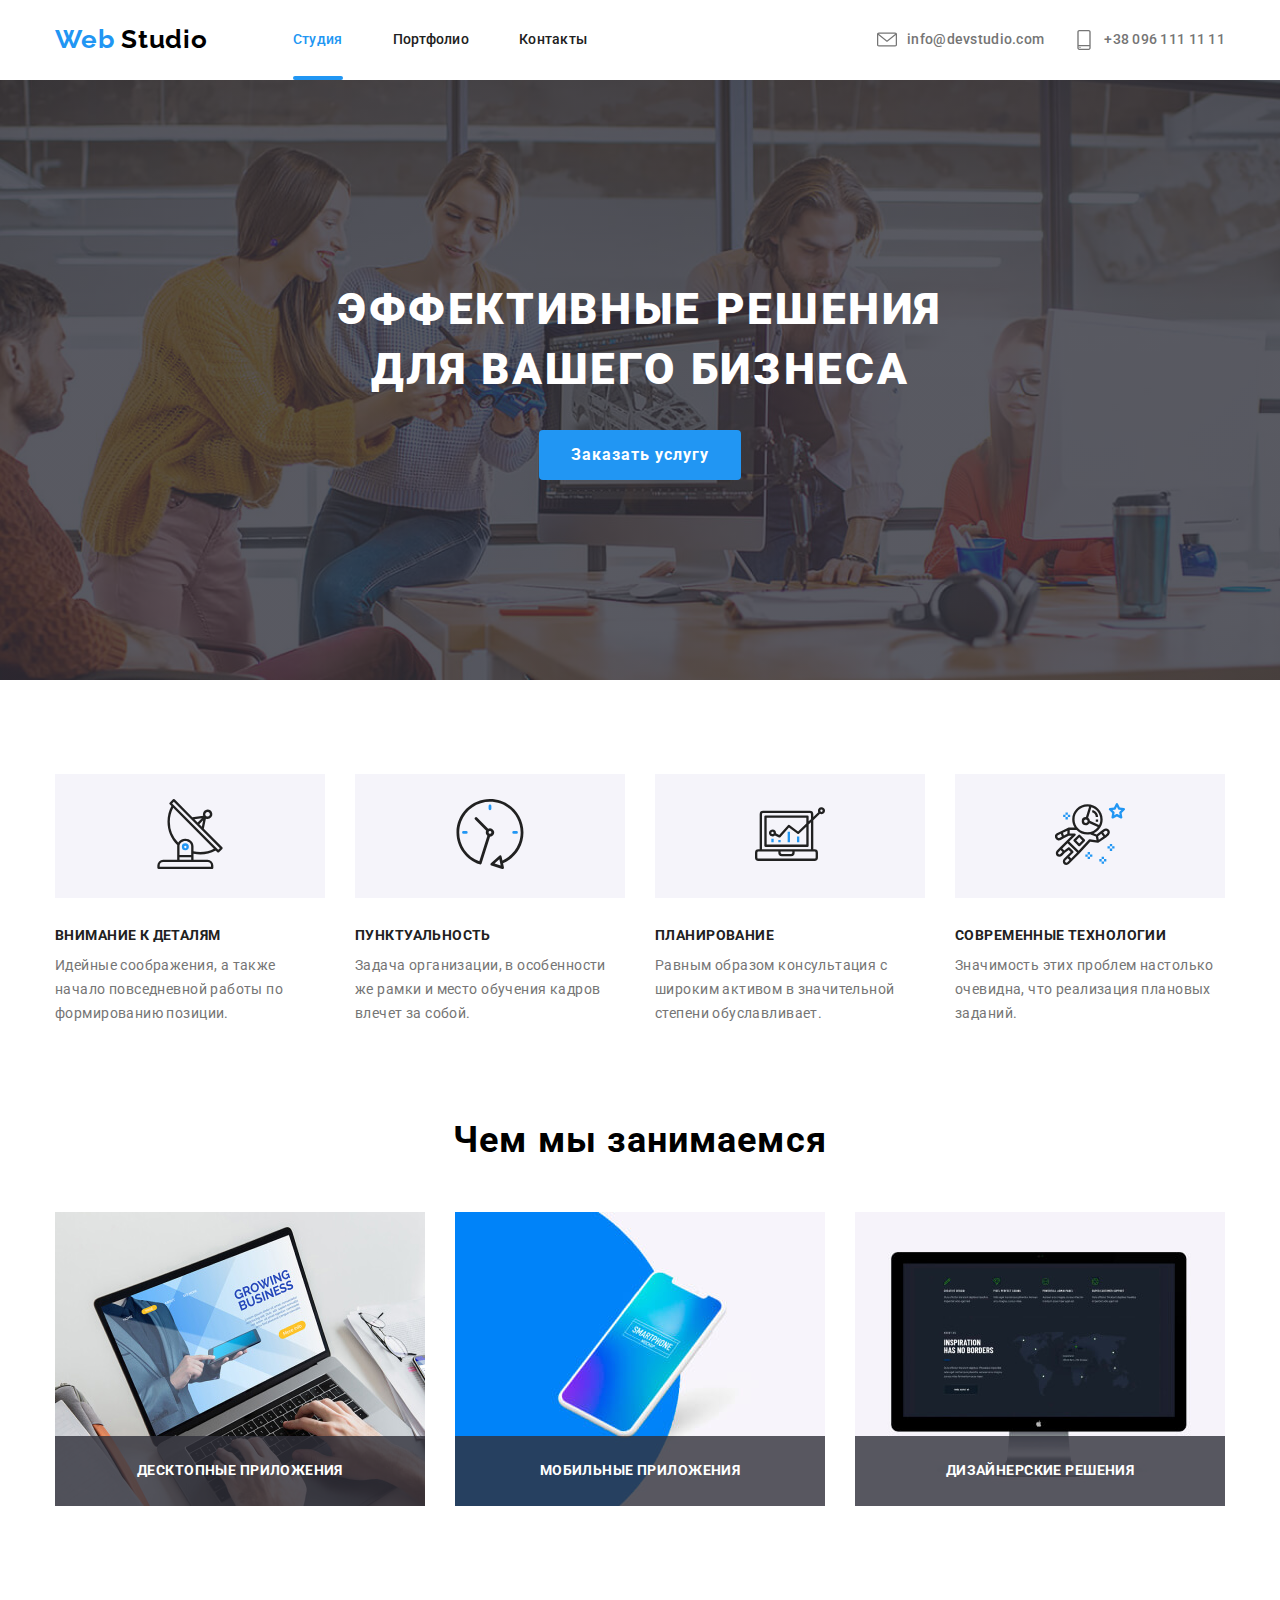
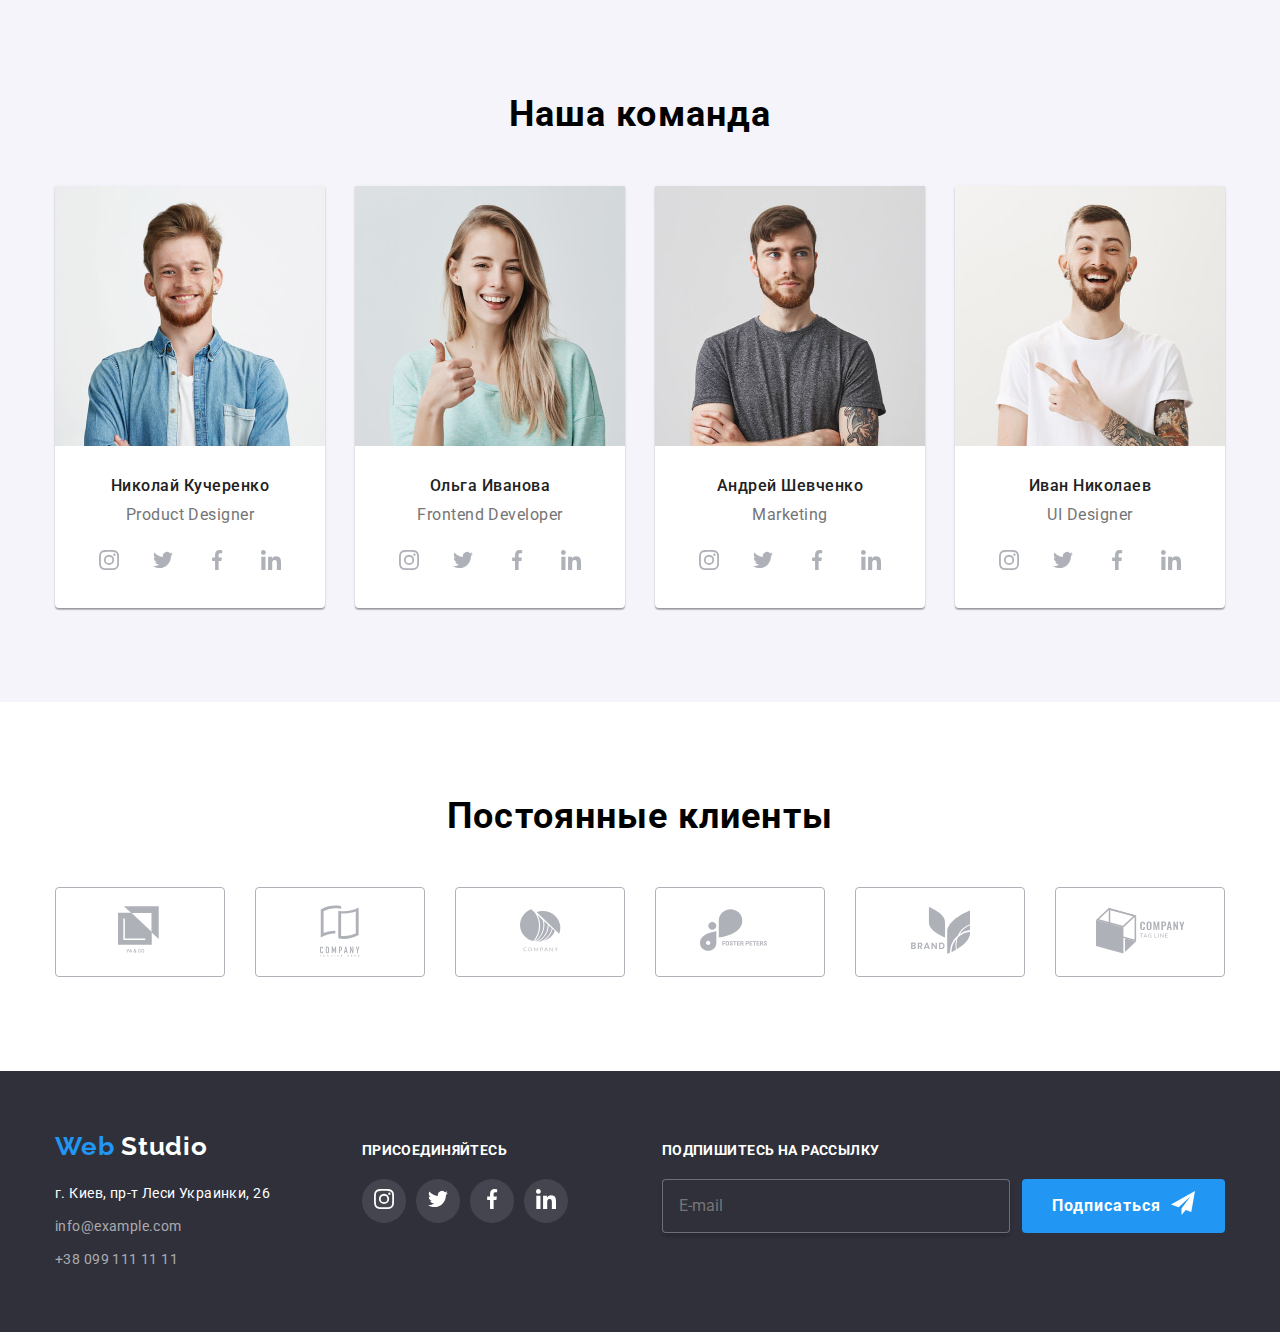
==== index.html @ 91396509 "init with previous hw" ====
<!DOCTYPE html>
<html lang="ru">
  <head>
    <meta charset="UTF-8" />
    <meta name="viewport" content="width=device-width, initial-scale=1.0" />
    <title>Веб-студия</title>
    <link
      href="https://fonts.googleapis.com/css2?family=Raleway:wght@700&family=Roboto:wght@400;500;700;900&display=swap"
      rel="stylesheet"
    />
    <link
      rel="stylesheet"
      href="https://cdnjs.cloudflare.com/ajax/libs/modern-normalize/0.7.0/modern-normalize.min.css"
    />
    <!-- <link rel="stylesheet" href="./css/normalize.css" /> -->
    <link rel="stylesheet" href="./css/main.min.css" />
  </head>
  <body>
    <!-- ANCHOR Шапка сайта -->
    <header class="page-header">
      <div class="container">
        <nav class="nav">
          <a class="logo" href="./index.html" lang="en"
            ><span class="begin">Web</span><span class="end"> Studio</span></a
          >
          <ul class="site list">
            <li class="item">
              <a class="link current" href="./index.html">Студия</a>
            </li>
            <li class="item">
              <a class="link" href="./portfolio.html">Портфолио</a>
            </li>
            <li class="item">
              <a class="link" href="#">Контакты</a>
            </li>
          </ul>
        </nav>
        <div class="contacts-list">
          <ul class="list">
            <li class="address-item">
              <address>
                <a class="link contacts" href="mailto:info@devstudio.com">
                  <svg class="address-icon">
                    <use href="./images/sprite.svg#envelope"></use>
                  </svg>
                  info@devstudio.com
                </a>
              </address>
            </li>
            <li class="address-item">
              <address>
                <a class="link contacts" href="tel:+380961111111">
                  <svg class="address-icon">
                    <use href="./images/sprite.svg#smartphone"></use>
                  </svg>
                  +38 096 111 11 11
                </a>
              </address>
            </li>
          </ul>
        </div>
      </div>
    </header>

    <main>
      <!-- ANCHOR Герой -->
      <section class="hero">
        <div class="container">
          <h1 class="hero-title">
            Эффективные решения<br />
            для вашего бизнеса
          </h1>
          <!-- ANCHOR action open-modal-window -->
          <div class="btn-order">
            <a data-modal-open type="button" class="btn">Заказать услугу</a>
            <!-- <button data-modal-open type="button" class="btn">
              Заказать услугу
            </button> -->
          </div>

          <!-- FIXME -->
          <!-- ANCHOR Модальное окно -->
          <div class="backdrop is-hidden" data-modal>
            <div class="contact-form-container">
              <form class="contact-form" autocomplete="off">
                <p class="title-form">
                  Оставьте свои данные, мы вам перезвоним
                </p>

                <div class="input-container">
                  <div class="field-form">
                    <input
                      class="input"
                      type="text"
                      name="name"
                      id="name"
                      required
                      minlength="2"
                      placeholder=" "
                    />
                    <svg class="icon-form">
                      <use href="./images/sprite-forms.svg#person"></use>
                    </svg>
                    <label class="placeholder-lbl" for="name">Имя</label>
                  </div>

                  <div class="field-form">
                    <input
                      class="input"
                      type="tel"
                      name="tel"
                      id="tel"
                      placeholder=" "
                      required
                    />

                    <svg class="icon-form">
                      <use href="./images/sprite-forms.svg#phone"></use>
                    </svg>
                    <label class="placeholder-lbl" for="tel">Телефон</label>
                  </div>

                  <div class="field-form">
                    <input
                      class="input"
                      type="email"
                      name="mail"
                      id="mail"
                      placeholder=" "
                      required
                    />
                    <svg class="icon-form">
                      <use href="./images/sprite-forms.svg#email"></use>
                    </svg>
                    <label class="placeholder-lbl" for="mail">Почта</label>
                  </div>

                  <div class="field-form comment">
                    <textarea
                      class="input txtarea"
                      name="comment"
                      id="comment"
                      rows="10"
                      placeholder=" "
                      autocomplete="off"
                    ></textarea>
                    <label class="placeholder-lbl" for="comment"
                      >Комментарий</label
                    >
                  </div>
                </div>

                <div class="field-form-check">
                  <input
                    class="checkbox"
                    type="checkbox"
                    name="policy"
                    id="policy"
                  />
                  <label class="policy-lbl" for="policy">
                    Соглашаюсь с рассылкой и принимаю
                    <a href="#">Условия договора</a>
                  </label>
                </div>

                <button class="submit btn" type="submit" href="#">
                  Отправить
                </button>
                <button data-modal-close class="close-btn">
                  <svg class="close-btn-svg" width="18" height="18">
                    <use href="./images/close-btn.svg#close"></use>
                  </svg>
                </button>
              </form>
            </div>
          </div>
        </div>
      </section>

      <!-- ANCHOR Особенности -->
      <section class="feature">
        <div class="container">
          <h2 hidden>Особеннности</h2>
          <ul class="list">
            <li class="item">
              <div class="container-icon">
                <svg width="70" height="70">
                  <use href="./images/sprite.svg#antenna"></use>
                </svg>
              </div>

              <h3 class="title">Внимание к деталям</h3>
              <p class="desc">
                Идейные соображения, а также начало повседневной работы по
                формированию позиции.
              </p>
            </li>
            <li class="item">
              <div class="container-icon">
                <svg width="70" height="70">
                  <use href="./images/sprite.svg#clock"></use>
                </svg>
              </div>

              <h3 class="title">Пунктуальность</h3>
              <p class="desc">
                Задача организации, в особенности же рамки и место обучения
                кадров влечет за собой.
              </p>
            </li>
            <li class="item">
              <div class="container-icon">
                <svg width="70" height="70">
                  <use href="./images/sprite.svg#diagram"></use>
                </svg>
              </div>

              <h3 class="title">Планирование</h3>
              <p class="desc">
                Равным образом консультация с широким активом в значительной
                степени обуславливает.
              </p>
            </li>
            <li class="item">
              <div class="container-icon">
                <svg width="70" height="70">
                  <use href="./images/sprite.svg#astronaut"></use>
                </svg>
              </div>

              <h3 class="title">Современные технологии</h3>
              <p class="desc">
                Значимость этих проблем настолько очевидна, что реализация
                плановых заданий.
              </p>
            </li>
          </ul>
        </div>
      </section>

      <!-- ANCHOR Чем мы занимаемся -->
      <section class="what-we-do section">
        <div class="container">
          <h2 class="title">Чем мы занимаемся</h2>
          <ul class="list">
            <li class="item">
              <a class="link" href="#">
                <div class="product">
                  <img
                    src="./images/projects/desctop.jpg"
                    alt="Человек работающий за портативным компьютером"
                  />
                  <h3 class="caption">Десктопные приложения</h3>
                </div>
              </a>
            </li>
            <li class="item">
              <a class="link" href="#">
                <div class="product">
                  <img src="./images/projects/mobile.jpg" alt="Смартфон" />
                  <h3 class="caption">Мобильные приложения</h3>
                </div>
              </a>
            </li>
            <li class="item">
              <a class="link" href="#">
                <div class="product">
                  <img
                    src="./images/projects/design.jpg"
                    alt="Монитор с изображением макета"
                  />
                  <h3 class="caption">Дизайнерские решения</h3>
                </div>
              </a>
            </li>
          </ul>
        </div>
      </section>

      <!-- ANCHOR Наша команда -->
      <section class="our-team section">
        <div class="container">
          <h2 class="title">Наша команда</h2>
          <ul class="list">
            <li class="item-member">
              <img
                class="photo"
                src="./images/team/kucherenko.jpg"
                alt="Фото участника команды"
                width="270"
                height="260"
              />
              <p class="name">Николай Кучеренко</p>
              <p class="occupation" lang="en">Product Designer</p>
              <ul class="networks list">
                <li class="item">
                  <a class="link" href="#">
                    <svg class="network-icon" width="20" height="20">
                      <use href="./images/sprite.svg#instagram"></use>
                    </svg>
                  </a>
                </li>
                <li class="item">
                  <a class="link" href="#">
                    <svg class="network-icon" width="20" height="20">
                      <use href="./images/sprite.svg#twitter"></use>
                    </svg>
                  </a>
                </li>
                <li class="item">
                  <a class="link" href="#">
                    <svg class="network-icon" width="20" height="20">
                      <use href="./images/sprite.svg#facebook"></use>
                    </svg>
                  </a>
                </li>
                <li class="item">
                  <a class="link" href="#">
                    <svg class="network-icon" width="20" height="20">
                      <use href="./images/sprite.svg#linkedin"></use>
                    </svg>
                  </a>
                </li>
              </ul>
            </li>
            <li class="item-member">
              <img
                class="photo"
                src="./images/team/ivanova.jpg"
                alt="Фото участника команды"
                width="270"
                height="260"
              />
              <p class="name">Ольга Иванова</p>
              <p class="occupation" lang="en">Frontend Developer</p>
              <ul class="networks list">
                <li class="item">
                  <a href="#">
                    <svg class="network-icon" width="20" height="20">
                      <use href="./images/sprite.svg#instagram"></use>
                    </svg>
                  </a>
                </li>
                <li class="item">
                  <a href="#">
                    <svg class="network-icon" width="20" height="20">
                      <use href="./images/sprite.svg#twitter"></use>
                    </svg>
                  </a>
                </li>
                <li class="item">
                  <a href="#">
                    <svg class="network-icon" width="20" height="20">
                      <use href="./images/sprite.svg#facebook"></use>
                    </svg>
                  </a>
                </li>
                <li class="item">
                  <a href="#">
                    <svg class="network-icon" width="20" height="20">
                      <use href="./images/sprite.svg#linkedin"></use>
                    </svg>
                  </a>
                </li>
              </ul>
            </li>
            <li class="item-member">
              <img
                class="photo"
                src="./images/team/shevchenko.jpg"
                alt="Фото участника команды"
                width="270"
                height="260"
              />
              <p class="name">Андрей Шевченко</p>
              <p class="occupation" lang="en">Marketing</p>
              <ul class="networks list">
                <li class="item">
                  <a href="#">
                    <svg class="network-icon" width="20" height="20">
                      <use href="./images/sprite.svg#instagram"></use>
                    </svg>
                  </a>
                </li>
                <li class="item">
                  <a href="#">
                    <svg class="network-icon" width="20" height="20">
                      <use href="./images/sprite.svg#twitter"></use>
                    </svg>
                  </a>
                </li>
                <li class="item">
                  <a href="#">
                    <svg class="network-icon" width="20" height="20">
                      <use href="./images/sprite.svg#facebook"></use>
                    </svg>
                  </a>
                </li>
                <li class="item">
                  <a href="#">
                    <svg class="network-icon" width="20" height="20">
                      <use href="./images/sprite.svg#linkedin"></use>
                    </svg>
                  </a>
                </li>
              </ul>
            </li>
            <li class="item-member">
              <img
                class="photo"
                src="./images/team/nikolaev.jpg"
                alt="Фото участника команды"
                width="270"
                height="260"
              />
              <p class="name">Иван Николаев</p>
              <p class="occupation" lang="en">UI Designer</p>
              <ul class="networks list">
                <li class="item">
                  <a href="#">
                    <svg class="network-icon" width="20" height="20">
                      <use href="./images/sprite.svg#instagram"></use>
                    </svg>
                  </a>
                </li>
                <li class="item">
                  <a href="#">
                    <svg class="network-icon" width="20" height="20">
                      <use href="./images/sprite.svg#twitter"></use>
                    </svg>
                  </a>
                </li>
                <li class="item">
                  <a href="#">
                    <svg class="network-icon" width="20" height="20">
                      <use href="./images/sprite.svg#facebook"></use>
                    </svg>
                  </a>
                </li>
                <li class="item">
                  <a href="#">
                    <svg class="network-icon" width="20" height="20">
                      <use href="./images/sprite.svg#linkedin"></use>
                    </svg>
                  </a>
                </li>
              </ul>
            </li>
          </ul>
        </div>
      </section>

      <!-- ANCHOR Постоянные клиенты -->
      <section class="customers section">
        <div class="container">
          <h2 class="title">Постоянные клиенты</h2>
          <ul class="list">
            <li class="item">
              <a class="link" href="#">
                <svg class="logo-icon" width="45" height="50">
                  <title>Лого клиента 1</title>
                  <use href="./images/sprite.svg#logo1"></use>
                </svg>
              </a>
            </li>
            <li class="item">
              <a class="link" href="#">
                <svg class="logo-icon" width="40" height="52">
                  <title>Лого клиента 2</title>
                  <use href="./images/sprite.svg#logo2"></use>
                </svg>
              </a>
            </li>
            <li class="item">
              <a class="link" href="#">
                <svg class="logo-icon" width="41" height="43">
                  <title>Лого клиента 3</title>
                  <use href="./images/sprite.svg#logo3"></use>
                </svg>
              </a>
            </li>
            <li class="item">
              <a class="link" href="#">
                <svg class="logo-icon" width="80" height="43">
                  <title>Лого клиента 4</title>
                  <use href="./images/sprite.svg#logo4"></use>
                </svg>
              </a>
            </li>
            <li class="item">
              <a class="link" href="#">
                <svg class="logo-icon" width="59" height="47">
                  <title>Лого клиента 5</title>
                  <use href="./images/sprite.svg#logo5"></use>
                </svg>
              </a>
            </li>
            <li class="item">
              <a class="link" href="#">
                <svg class="logo-icon" width="89" height="46">
                  <title>Лого клиента 6</title>
                  <use href="./images/sprite.svg#logo6"></use>
                </svg>
              </a>
            </li>
          </ul>
        </div>
      </section>
    </main>

    <!-- ANCHOR Футер -->
    <footer class="page-footer">
      <div class="container">
        <div class="address-container">
          <a class="logo" href="./index.html" lang="en">
            <span class="begin">Web</span>
            <span class="end-light"> Studio</span>
          </a>
          <address>
            <p>
              <a
                class="address"
                href="https://www.google.com/maps/place/%D0%B1%D1%83%D0%BB.+%D0%9B%D0%B5%D1%81%D0%B8+%D0%A3%D0%BA%D1%80%D0%B0%D0%B8%D0%BD%D0%BA%D0%B8,+26,+%D0%9A%D0%B8%D0%B5%D0%B2,+02000/@50.4265807,30.5361971,17z/data=!3m1!4b1!4m5!3m4!1s0x40d4cf0e033ecbe9:0x57a4dffefec77da0!8m2!3d50.4265807!4d30.5383858"
              >
                г. Киев, пр-т Леси Украинки, 26 </a
              ><br />
              <a class="e-mail" href="mailto:info@devstudio.com"
                >info@example.com </a
              ><br />
              <a class="phone" href="tel:+380961111111">+38 099 111 11 11</a>
            </p>
          </address>
        </div>
        <div class="connect-container">
          <p class="connect">присоединяйтесь</p>
          <ul class="networks list">
            <li class="item">
              <a href="#">
                <svg class="network-icon" width="20" height="20">
                  <use href="./images/sprite.svg#instagram"></use>
                </svg>
              </a>
            </li>
            <li class="item">
              <a href="#">
                <svg class="network-icon" width="20" height="20">
                  <use href="./images/sprite.svg#twitter"></use>
                </svg>
              </a>
            </li>
            <li class="item">
              <a href="#">
                <svg class="network-icon" width="20" height="20">
                  <use href="./images/sprite.svg#facebook"></use>
                </svg>
              </a>
            </li>
            <li class="item">
              <a href="#">
                <svg class="network-icon" width="20" height="20">
                  <use href="./images/sprite.svg#linkedin"></use>
                </svg>
              </a>
            </li>
          </ul>
        </div>
        <div class="describe-container">
          <p class="describe">Подпишитесь на рассылку</p>
          <div class="form-container">
            <form class="form" action="#">
              <input
                class="email"
                type="email"
                name="email"
                placeholder="E-mail"
              />
              <button class="btn">
                <span class="text">Подписаться</span>
                <svg class="icon-send" width="24" height="24">
                  <use href="./images/sprite.svg#icon-send"></use>
                </svg>
              </button>
            </form>
          </div>
        </div>
      </div>
    </footer>
    <script src="./js/modal.js"></script>

    <script>
      (() => {
        document
          .querySelector('.contact-form')
          .addEventListener('submit', e => {
            e.preventDefault();

            new FormData(e.currentTarget).forEach((value, name) =>
              console.log(`${name}: ${value}`),
            );

            e.currentTarget.reset();
          });
      })();
    </script>
  </body>
</html>
---- css/main.min.css ----
html{box-sizing:border-box}*,*::before,*::after{box-sizing:inherit;margin:0;padding:0}body{background-color:#ffffff;font-family:"Roboto",sans-serif}img{display:block;max-width:100%;height:auto}address{font-style:normal}.list{list-style:none;display:flex}.link{display:block;text-decoration:none}.logo{display:inline-block;margin-right:85px;font-family:"Raleway",sans-serif;font-weight:700;font-size:26px;line-height:1.19;letter-spacing:0.03em;text-decoration:none}.logo .begin{color:#2196f3}.logo .end{color:#000000}.logo .end-light{color:#ffffff}.btn{cursor:pointer;padding:10px 32px;border-radius:4px;min-width:200px;outline:none;color:#fff;background-color:#2196f3;font-weight:700;font-size:16px;line-height:1.87;text-align:center;letter-spacing:0.06em;text-decoration:none}.page-header .container{width:1200px;height:80px;margin-left:auto;margin-right:auto;padding-left:15px;padding-right:15px;padding-top:24px;padding-bottom:25px;display:flex;justify-content:space-between}.nav{display:flex;align-items:center}.nav .item .current::after{content:'';width:auto;height:4px;border-radius:2px;display:block;margin-top:28px;background-color:#2196f3}.site .link{padding-top:32px;padding-bottom:32px}.site .item:not(:last-child){margin-right:50px}.contacts-list{display:flex;justify-content:space-between;align-items:center}.address-icon{width:30px;height:30px;padding-right:10px;fill:#757575}.address-item:not(:last-child){margin-right:30px}.link.current{padding-bottom:0px}.link.contacts{padding-top:32px;padding-bottom:32px;display:flex;align-items:center}.link,.contacts{font-weight:500;font-size:14px;letter-spacing:0.02em;color:#212121;transition:color 250ms cubic-bezier(0.4, 0, 0.2, 1)}.nav .link:hover,.nav .link:focus,.nav .link.current{color:#2196f3}.contacts{color:#757575}.contacts:hover,.contacts:focus{color:#2196f3}.contacts:hover .address-icon,.contacts:focus .address-icon{fill:#2196f3;transition:fill 250ms cubic-bezier(0.4, 0, 0.2, 1)}.hero{height:600px;margin-top:0;margin-bottom:0;display:flex;flex-direction:column;justify-content:center;background-image:linear-gradient(rgba(47,48,58,0.8), rgba(47,48,58,0.8)),url(../images/background/header.jpg);background-repeat:no-repeat;background-position:center}.hero-title{margin-top:0;margin-bottom:30px;color:#ffffff;font-weight:900;font-size:44px;line-height:1.36;text-align:center;letter-spacing:0.06em;text-transform:uppercase}.btn-order{display:flex;justify-content:center}.section{padding:94px 0px}.feature{padding-top:94px}.feature .item{width:270px;background-color:white}.feature .item:not(:last-child){margin-right:30px}.feature .container-icon{margin-bottom:30px;padding:25px 100px;background-color:#f5f4fa}.feature .title{margin-bottom:10px;font-weight:700;font-size:14px;line-height:1.14;letter-spacing:0.03em;text-transform:uppercase;color:#212121}.feature .desc{color:#757575;font-size:14px;line-height:1.71;letter-spacing:0.03em}.feature .list,.section .list{display:flex;justify-content:center}.what-we-do .title,.our-team .title,.customers .title{margin-bottom:50px;font-weight:700;font-size:36px;line-height:1.16;text-align:center;letter-spacing:0.03em}.what-we-do .caption{padding:27px;color:#ffffff;background-color:rgba(47,48,58,0.8)}.what-we-do .item:not(:last-child){margin-right:30px}.what-we-do .product{position:relative}.caption{position:absolute;bottom:0px;left:0px;width:100%;font-weight:700;font-size:14px;line-height:1.14;text-align:center;letter-spacing:0.03em;text-transform:uppercase}.networks>.item:not(:last-child){margin-right:10px}.networks>.item{display:flex;justify-content:center;align-items:center;width:44px;height:44px;border-radius:50%;cursor:pointer}.networks>.item:hover .network-icon,.networks .link:focus .network-icon{fill:#fff}.networks>.item:hover,.networks .link:focus{background-color:#2196f3}.networks>.item{transition:fill 250ms cubic-bezier(0.4, 0, 0.2, 1),background-color 250ms cubic-bezier(0.4, 0, 0.2, 1)}.our-team{background-color:#f5f4fa}.our-team .item-member{padding-bottom:24px;box-shadow:0px 2px 1px rgba(0,0,0,0.2),0px 1px 1px rgba(0,0,0,0.14),0px 1px 3px rgba(0,0,0,0.12);border-radius:0px 0px 4px 4px;background-color:#ffffff}.our-team .item-member:not(:last-child){margin-right:30px}.item-member>.photo{margin-bottom:30px}.item-member>.name{margin-bottom:10px}.item-member>.occupation{margin-bottom:16px}.our-team .network-icon{fill:#afb1b8;transition:fill 250ms cubic-bezier(0.4, 0, 0.2, 1)}.name,.list-all .project-name{color:#212121}.name{font-weight:500;font-size:16px;line-height:1.19;text-align:center;letter-spacing:0.03em}.list-all .project-name{font-weight:700;font-size:18px;line-height:2;letter-spacing:0.06em}.occupation,.list-all .project-type{color:#757575;font-size:16px;line-height:1.19;letter-spacing:0.03em}.occupation{text-align:center}.list-all .project-type{line-height:1.88}.customers .item{width:170px;height:90px;display:flex;justify-content:center;align-items:center;border:1px solid #afb1b8;border-radius:4px;transition:border-color 250ms cubic-bezier(0.4, 0, 0.2, 1)}.customers .item:not(:last-child){margin-right:30px}.customers .item:hover,.customers .item:focus{cursor:pointer;border-color:#2196f3}.customers .item:hover .logo-icon,.customers .item:focus .logo-icon{fill:#2196f3}.customers .item .logo-icon{fill:#afb1b8;transition:fill 250ms cubic-bezier(0.4, 0, 0.2, 1)}.page-footer{background-color:#2f303a}.page-footer .container{width:1200px;margin-left:auto;margin-right:auto;padding-right:15px;padding-left:15px;display:flex}.page-footer .address-container{margin-top:60px;margin-right:69px;margin-bottom:60px}.page-footer .connect-container{margin-top:72px;margin-right:94px;margin-bottom:100px}.page-footer .describe-container{margin-top:72px;margin-bottom:94px;flex-grow:1}.page-footer .logo{margin-bottom:20px}.page-footer .address,.page-footer .e-mail{display:inline-block;margin-bottom:9px}.page-footer .connect,.page-footer .describe{margin-bottom:20px}.page-footer .form{display:flex}footer .address{color:#ffffff}footer .e-mail,footer .phone{color:rgba(255,255,255,0.6)}footer .address,footer .e-mail,footer .phone{font-size:14px;line-height:1.71;letter-spacing:0.03em;text-decoration:none}.connect,.describe{font-weight:700;font-size:14px;line-height:1.14;letter-spacing:0.03em;text-transform:uppercase;color:#ffffff}.page-footer .networks>.item{background-color:rgba(255,255,255,0.1)}.page-footer .network-icon{fill:#fff}.networks>.item:hover,.networks>.item:focus{background-color:#2196f3}.email{padding-left:16px;display:inline-block;flex-grow:1;border:1px solid rgba(255,255,255,0.3);box-shadow:0px 4px 4px rgba(0,0,0,0.15);border-radius:4px;background-color:#2f303a}.form .email{margin-right:12px}.page-footer .btn{padding-left:28px;padding-right:28px;border-radius:4px;border-color:transparent;display:flex;align-content:center}.page-footer .btn>.text{margin-right:10px}.btn .icon-send{fill:#fff}.page-header.portfolio-nav .container{border-bottom:1px solid #ececec}.portfolio{padding:94px 0px;display:flex;flex-direction:column;align-items:center}.filter-nav{margin-bottom:50px;display:flex;justify-content:center}.filter-nav .item.item:not(:last-child){margin-right:8px}.filter-btn{cursor:pointer;display:inline-block;padding:6px 22px;border:1px solid transparent;border-radius:4px;font-weight:500;font-size:16px;line-height:1.62;text-align:center;letter-spacing:0.03em;color:#212121;background-color:#f5f4fa}.filter-nav .filter-btn:hover,.filter-nav .filter-btn:focus,.filter-nav .filter-btn:active,.filter-btn.current{color:#fff;background-color:#2196f3;box-shadow:0px 2px 2px rgba(0,0,0,0.12),0px 1px 2px rgba(0,0,0,0.08),0px 3px 1px rgba(0,0,0,0.1)}.filter-nav .filter-btn{transition:color 250ms cubic-bezier(0.4, 0, 0.2, 1),background-color 250ms cubic-bezier(0.4, 0, 0.2, 1),box-shadow 250ms cubic-bezier(0.4, 0, 0.2, 1)}.all-container{width:1200px;padding-left:15px;padding-right:15px}.portfolio .list-all{display:flex;flex-wrap:wrap}.portfolio .list-all .item{outline:1px solid #eee}.list-all .item:nth-child(3n+1),.list-all .item:nth-child(3n+2){margin-right:30px}.list-all .item:nth-last-child(n+4){margin-bottom:30px}.list-all .item:hover,.list-all .item:focus{cursor:pointer;box-shadow:1px 4px 6px rgba(0,0,0,0.16),0px 4px 4px rgba(0,0,0,0.06),0px 1px 1px rgba(0,0,0,0.12)}.list-all .item{transition:box-shadow 250ms cubic-bezier(0.4, 0, 0.2, 1)}.description-container{padding:20px 24px}.project-name{margin-bottom:4px}.list-all .img-container{position:relative;width:370px;height:294px;overflow:hidden}.list-all .details{position:absolute;top:0px;left:0px;padding:63px 24px;width:100%;height:100%;font-family:"Roboto",sans-serif;font-weight:400;font-size:18px;line-height:1.56;letter-spacing:0.03em;color:#fff;background-color:rgba(33,150,243,0.9);transform:translateY(294px);transition:transform 250ms cubic-bezier(0.4, 0, 0.2, 1)}.list-all .item:hover .details{transform:translateY(0px)}.title-form{margin:40px auto 30px;font-family:"Roboto",sans-serif;font-style:normal;font-weight:bold;font-size:20px;line-height:1.15;text-align:center;letter-spacing:0.03em;color:#212121}.backdrop.is-hidden{opacity:0;visibility:hidden;pointer-events:none}.backdrop{position:fixed;top:0;left:0;z-index:100;visibility:visible;opacity:1;width:100%;height:100%;background:rgba(0,0,0,0.2);transition:opacity 250ms cubic-bezier(0.4, 0, 0.2, 1),visibility 250ms cubic-bezier(0.4, 0, 0.2, 1)}.contact-form-container{position:relative;width:100%;height:100%;background:rgba(0,0,0,0.2)}.contact-form{position:absolute;position:fixed;display:flex;flex-direction:column;align-items:center;width:528px;min-height:581px;top:50%;left:50%;transform:translate(-50%, -50%);background:#ffffff;box-shadow:0px 1px 3px rgba(0,0,0,0.12),0px 1px 1px rgba(0,0,0,0.14),0px 2px 1px rgba(0,0,0,0.2);border-radius:4px}.input-container{width:448px;height:324px;margin-bottom:20px}.field-form{position:relative}.field-form:not(:last-child){margin-bottom:28px}.input{width:100%;height:40px;cursor:pointer;font-family:inherit;border:1px solid rgba(33,33,33,0.2);border-radius:4px}.placeholder-lbl{position:absolute;top:12px;left:42px;color:#757575;cursor:pointer}.comment .input{height:120px}.comment .placeholder-lbl{left:16px}.icon-form{position:absolute;top:11px;left:16px;width:18px;height:18px}.field-form:focus-within .icon-form{fill:#2196f3;transition:fill 250ms cubic-bezier(0.4, 0, 0.2, 1)}.input:focus-within ~ .placeholder-lbl,.input:not(:placeholder-shown) ~ .placeholder-lbl{transform:translate(-25px, -30px);font-size:12px;line-height:1.16;letter-spacing:0.01em;color:#2196f3;transition:transform 250ms cubic-bezier(0.4, 0, 0.2, 1),color 250ms cubic-bezier(0.4, 0, 0.2, 1)}.input{padding-left:42px}.txtarea{padding:16px 12px;resize:none}.comment .txtarea:focus-within ~ .placeholder-lbl,.comment .txtarea:not(:placeholder-shown) ~ .placeholder-lbl{transform:translateY(-30px);transition:transform 250ms cubic-bezier(0.4, 0, 0.2, 1)}.field-form-check{margin-bottom:30px}.checkbox{-webkit-appearance:none;-moz-appearance:none;appearance:none}.policy-lbl::before{content:'';display:inline-block;width:16px;height:15px;background-image:url("../images/icon-empty.svg");background-repeat:no-repeat;transition:background-image 250ms cubic-bezier(0.4, 0, 0.2, 1)}.checkbox:checked ~ .policy-lbl::before{width:16px;height:15px;background-image:url("../images/icon-check.svg");background-repeat:no-repeat;transition:background-image 250ms cubic-bezier(0.4, 0, 0.2, 1)}.checkbox:not(checked) ~ .policy-lbl::before{transition:background-image 250ms cubic-bezier(0.4, 0, 0.2, 1)}.contact-form-container{position:relative}.submit.btn{border:transparent;box-shadow:0px 4px 4px rgba(0,0,0,0.15)}.close-btn{position:absolute;top:8px;right:8px;display:flex;justify-content:center;align-items:center;width:30px;height:30px;border-radius:50%;background-color:transparent;cursor:pointer;border:1px solid rgba(0,0,0,0.1)}.close-btn:hover .close-btn-svg,.close-btn:focus .close-btn-svg{fill:#2196f3}.close-btn-svg{transition:fill 250ms cubic-bezier(0.4, 0, 0.2, 1)}
/*# sourceMappingURL=main.min.css.map */
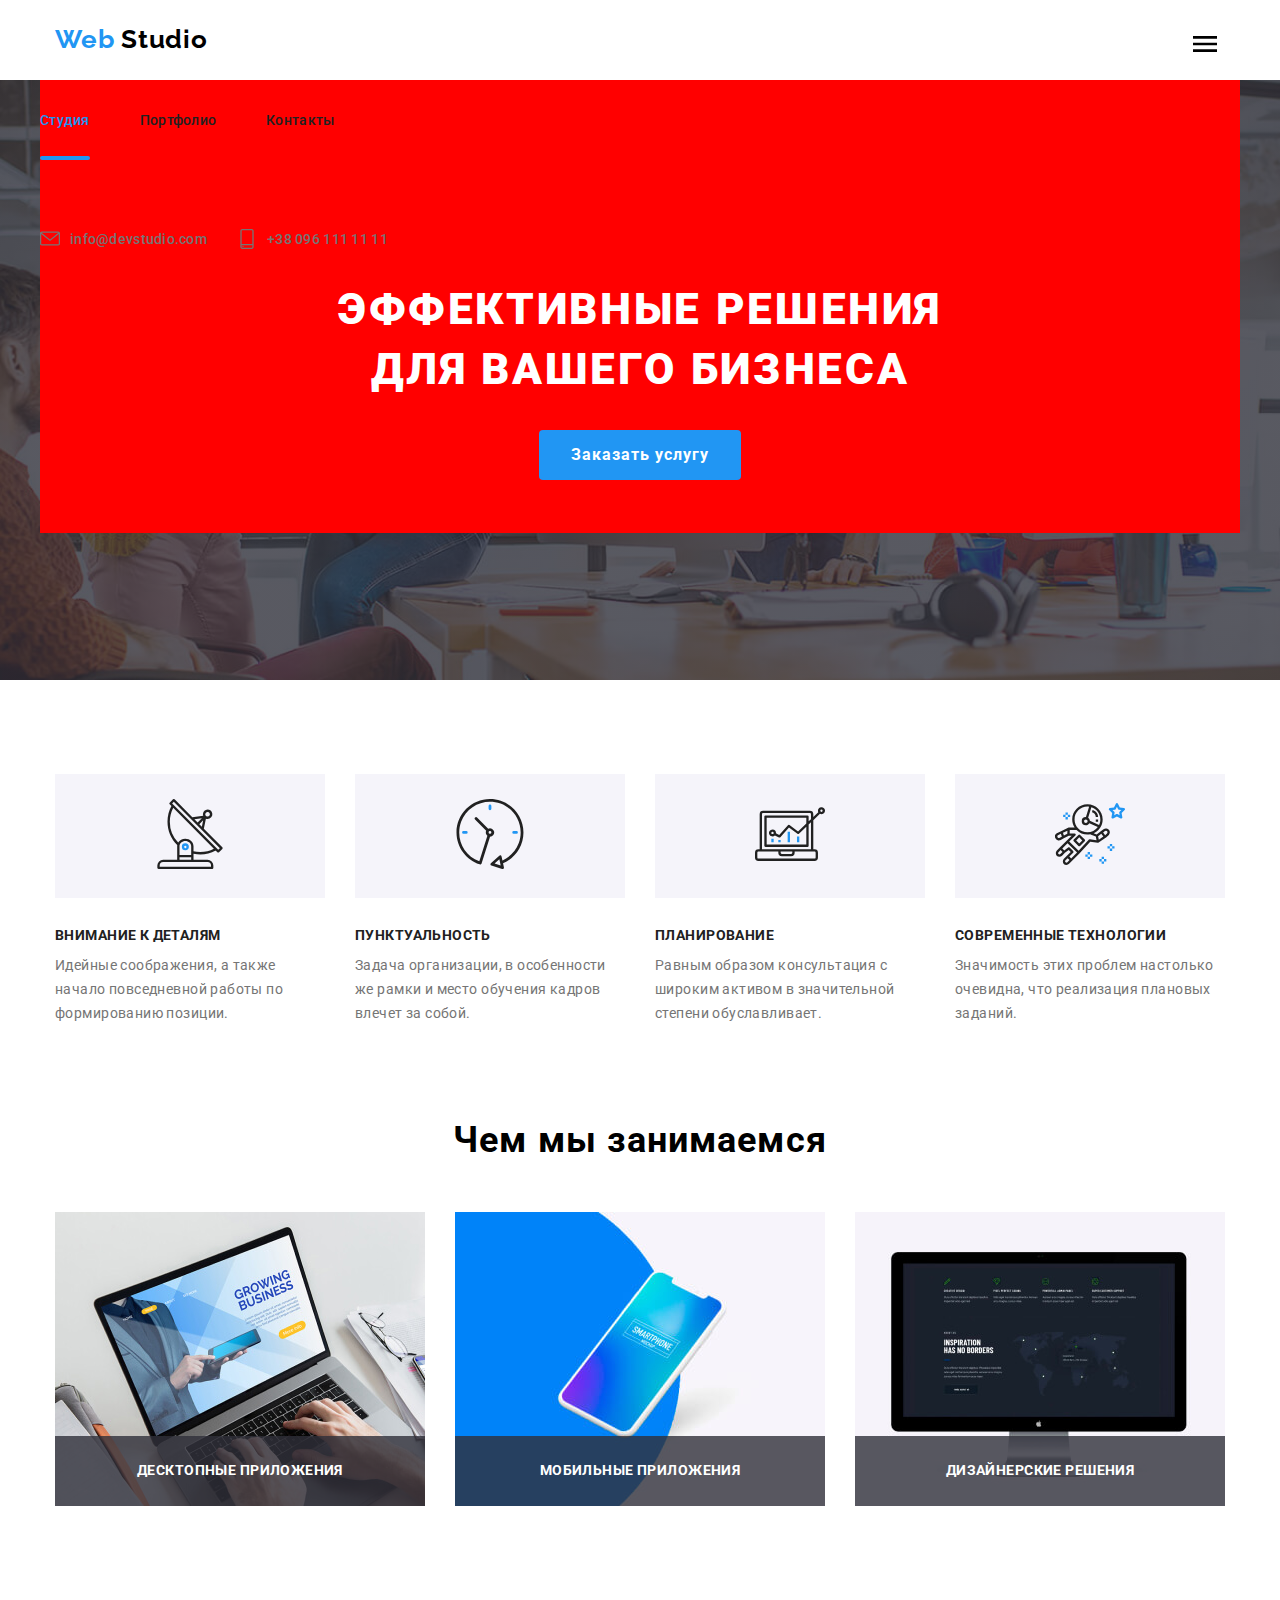
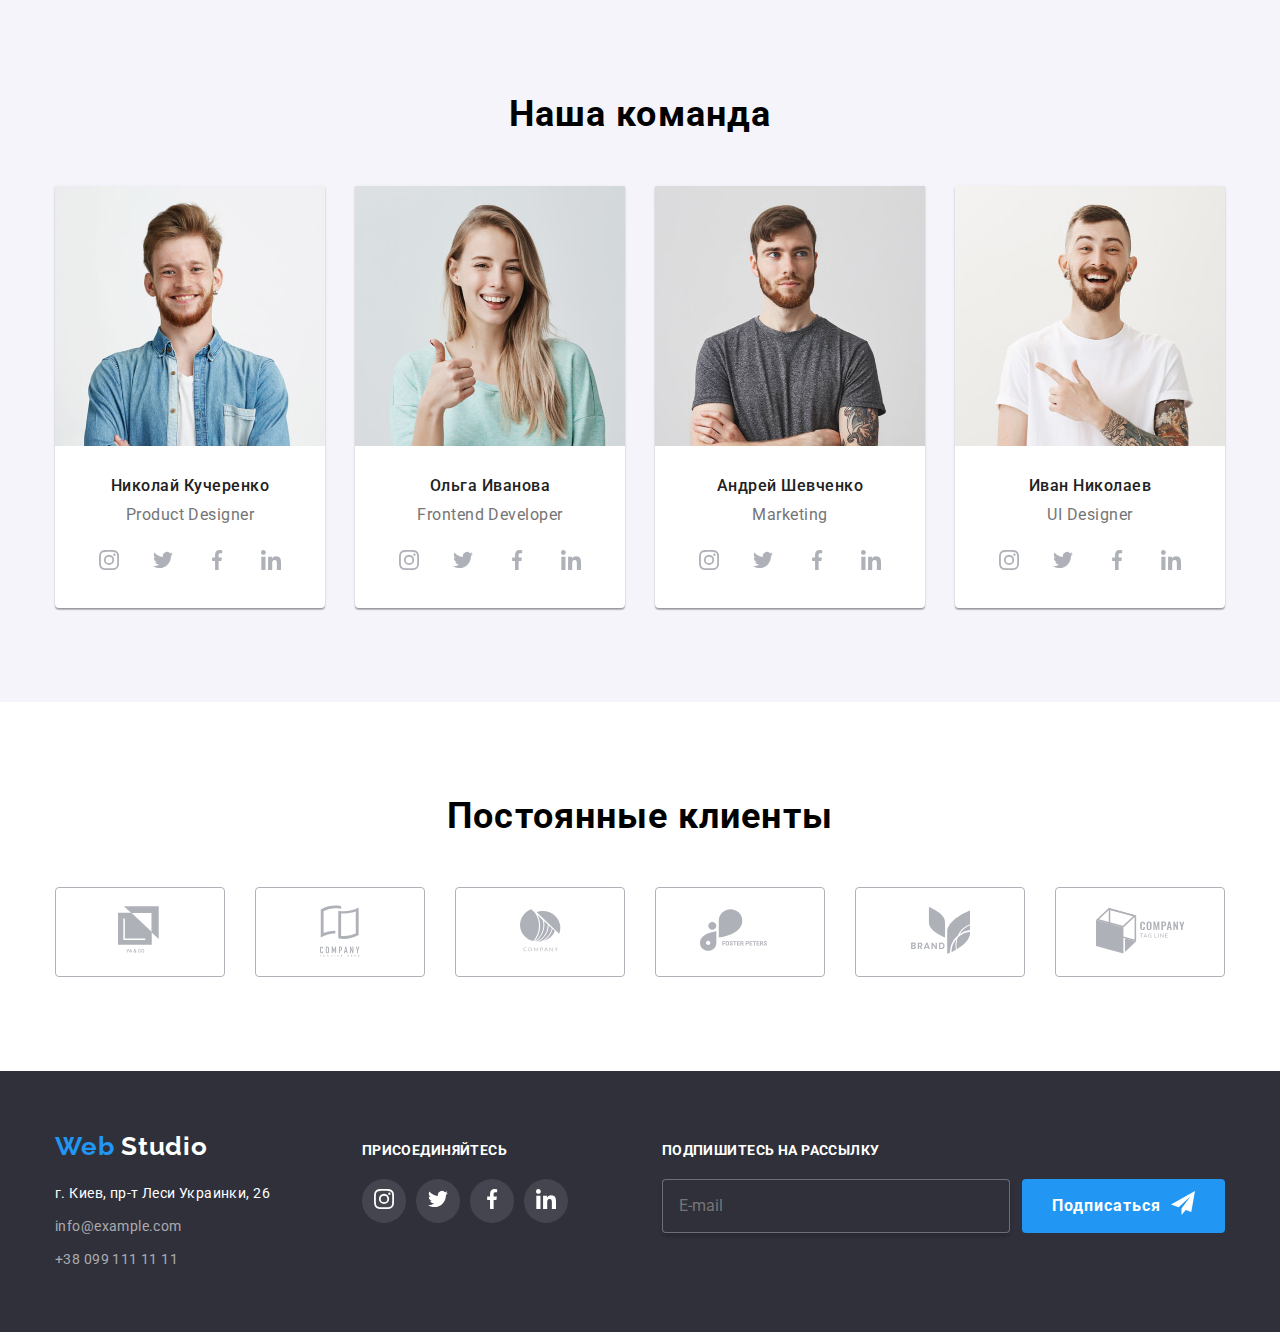
==== commit a9fb1a1a: "menu-button" ====
--- a/index.html
+++ b/index.html
@@ -19,46 +19,69 @@
     <!-- ANCHOR Шапка сайта -->
     <header class="page-header">
       <div class="container">
-        <nav class="nav">
-          <a class="logo" href="./index.html" lang="en"
-            ><span class="begin">Web</span><span class="end"> Studio</span></a
+        <a class="logo" href="./index.html" lang="en">
+          <span class="begin">Web</span><span class="end"> Studio</span>
+        </a>
+        <div class="menu-container" data-menu>
+          <nav class="nav">
+            <ul class="site list">
+              <li class="item">
+                <a class="link current" href="./index.html">Студия</a>
+              </li>
+              <li class="item">
+                <a class="link" href="./portfolio.html">Портфолио</a>
+              </li>
+              <li class="item">
+                <a class="link" href="#">Контакты</a>
+              </li>
+            </ul>
+          </nav>
+          <div class="contacts-list">
+            <ul class="list">
+              <li class="address-item">
+                <address>
+                  <a class="link contacts" href="mailto:info@devstudio.com">
+                    <svg class="address-icon">
+                      <use href="./images/sprite.svg#envelope"></use>
+                    </svg>
+                    info@devstudio.com
+                  </a>
+                </address>
+              </li>
+              <li class="address-item">
+                <address>
+                  <a class="link contacts" href="tel:+380961111111">
+                    <svg class="address-icon">
+                      <use href="./images/sprite.svg#smartphone"></use>
+                    </svg>
+                    +38 096 111 11 11
+                  </a>
+                </address>
+              </li>
+            </ul>
+          </div>
+        </div>
+        <button
+          type="button"
+          class="menu-button"
+          aria-expanded="false"
+          data-menu-button
+        >
+          <svg
+            width="40"
+            height="40"
+            aria-label="Переключатель мобильного меню"
           >
-          <ul class="site list">
-            <li class="item">
-              <a class="link current" href="./index.html">Студия</a>
-            </li>
-            <li class="item">
-              <a class="link" href="./portfolio.html">Портфолио</a>
-            </li>
-            <li class="item">
-              <a class="link" href="#">Контакты</a>
-            </li>
-          </ul>
-        </nav>
-        <div class="contacts-list">
-          <ul class="list">
-            <li class="address-item">
-              <address>
-                <a class="link contacts" href="mailto:info@devstudio.com">
-                  <svg class="address-icon">
-                    <use href="./images/sprite.svg#envelope"></use>
-                  </svg>
-                  info@devstudio.com
-                </a>
-              </address>
-            </li>
-            <li class="address-item">
-              <address>
-                <a class="link contacts" href="tel:+380961111111">
-                  <svg class="address-icon">
-                    <use href="./images/sprite.svg#smartphone"></use>
-                  </svg>
-                  +38 096 111 11 11
-                </a>
-              </address>
-            </li>
-          </ul>
-        </div>
+            <use
+              class="icon-menu"
+              href="./images/sprite-menu-mobile.svg#menu"
+            ></use>
+            <use
+              class="icon-cross"
+              href="./images/sprite-menu-mobile.svg#cross"
+            ></use>
+          </svg>
+        </button>
       </div>
     </header>
 
@@ -585,6 +608,7 @@
         </div>
       </div>
     </footer>
+    <script src="./js/menu.js"></script>
     <script src="./js/modal.js"></script>
 
     <script>
--- a/css/main.min.css
+++ b/css/main.min.css
@@ -1,2 +1,2 @@
-html{box-sizing:border-box}*,*::before,*::after{box-sizing:inherit;margin:0;padding:0}body{background-color:#ffffff;font-family:"Roboto",sans-serif}img{display:block;max-width:100%;height:auto}address{font-style:normal}.list{list-style:none;display:flex}.link{display:block;text-decoration:none}.logo{display:inline-block;margin-right:85px;font-family:"Raleway",sans-serif;font-weight:700;font-size:26px;line-height:1.19;letter-spacing:0.03em;text-decoration:none}.logo .begin{color:#2196f3}.logo .end{color:#000000}.logo .end-light{color:#ffffff}.btn{cursor:pointer;padding:10px 32px;border-radius:4px;min-width:200px;outline:none;color:#fff;background-color:#2196f3;font-weight:700;font-size:16px;line-height:1.87;text-align:center;letter-spacing:0.06em;text-decoration:none}.page-header .container{width:1200px;height:80px;margin-left:auto;margin-right:auto;padding-left:15px;padding-right:15px;padding-top:24px;padding-bottom:25px;display:flex;justify-content:space-between}.nav{display:flex;align-items:center}.nav .item .current::after{content:'';width:auto;height:4px;border-radius:2px;display:block;margin-top:28px;background-color:#2196f3}.site .link{padding-top:32px;padding-bottom:32px}.site .item:not(:last-child){margin-right:50px}.contacts-list{display:flex;justify-content:space-between;align-items:center}.address-icon{width:30px;height:30px;padding-right:10px;fill:#757575}.address-item:not(:last-child){margin-right:30px}.link.current{padding-bottom:0px}.link.contacts{padding-top:32px;padding-bottom:32px;display:flex;align-items:center}.link,.contacts{font-weight:500;font-size:14px;letter-spacing:0.02em;color:#212121;transition:color 250ms cubic-bezier(0.4, 0, 0.2, 1)}.nav .link:hover,.nav .link:focus,.nav .link.current{color:#2196f3}.contacts{color:#757575}.contacts:hover,.contacts:focus{color:#2196f3}.contacts:hover .address-icon,.contacts:focus .address-icon{fill:#2196f3;transition:fill 250ms cubic-bezier(0.4, 0, 0.2, 1)}.hero{height:600px;margin-top:0;margin-bottom:0;display:flex;flex-direction:column;justify-content:center;background-image:linear-gradient(rgba(47,48,58,0.8), rgba(47,48,58,0.8)),url(../images/background/header.jpg);background-repeat:no-repeat;background-position:center}.hero-title{margin-top:0;margin-bottom:30px;color:#ffffff;font-weight:900;font-size:44px;line-height:1.36;text-align:center;letter-spacing:0.06em;text-transform:uppercase}.btn-order{display:flex;justify-content:center}.section{padding:94px 0px}.feature{padding-top:94px}.feature .item{width:270px;background-color:white}.feature .item:not(:last-child){margin-right:30px}.feature .container-icon{margin-bottom:30px;padding:25px 100px;background-color:#f5f4fa}.feature .title{margin-bottom:10px;font-weight:700;font-size:14px;line-height:1.14;letter-spacing:0.03em;text-transform:uppercase;color:#212121}.feature .desc{color:#757575;font-size:14px;line-height:1.71;letter-spacing:0.03em}.feature .list,.section .list{display:flex;justify-content:center}.what-we-do .title,.our-team .title,.customers .title{margin-bottom:50px;font-weight:700;font-size:36px;line-height:1.16;text-align:center;letter-spacing:0.03em}.what-we-do .caption{padding:27px;color:#ffffff;background-color:rgba(47,48,58,0.8)}.what-we-do .item:not(:last-child){margin-right:30px}.what-we-do .product{position:relative}.caption{position:absolute;bottom:0px;left:0px;width:100%;font-weight:700;font-size:14px;line-height:1.14;text-align:center;letter-spacing:0.03em;text-transform:uppercase}.networks>.item:not(:last-child){margin-right:10px}.networks>.item{display:flex;justify-content:center;align-items:center;width:44px;height:44px;border-radius:50%;cursor:pointer}.networks>.item:hover .network-icon,.networks .link:focus .network-icon{fill:#fff}.networks>.item:hover,.networks .link:focus{background-color:#2196f3}.networks>.item{transition:fill 250ms cubic-bezier(0.4, 0, 0.2, 1),background-color 250ms cubic-bezier(0.4, 0, 0.2, 1)}.our-team{background-color:#f5f4fa}.our-team .item-member{padding-bottom:24px;box-shadow:0px 2px 1px rgba(0,0,0,0.2),0px 1px 1px rgba(0,0,0,0.14),0px 1px 3px rgba(0,0,0,0.12);border-radius:0px 0px 4px 4px;background-color:#ffffff}.our-team .item-member:not(:last-child){margin-right:30px}.item-member>.photo{margin-bottom:30px}.item-member>.name{margin-bottom:10px}.item-member>.occupation{margin-bottom:16px}.our-team .network-icon{fill:#afb1b8;transition:fill 250ms cubic-bezier(0.4, 0, 0.2, 1)}.name,.list-all .project-name{color:#212121}.name{font-weight:500;font-size:16px;line-height:1.19;text-align:center;letter-spacing:0.03em}.list-all .project-name{font-weight:700;font-size:18px;line-height:2;letter-spacing:0.06em}.occupation,.list-all .project-type{color:#757575;font-size:16px;line-height:1.19;letter-spacing:0.03em}.occupation{text-align:center}.list-all .project-type{line-height:1.88}.customers .item{width:170px;height:90px;display:flex;justify-content:center;align-items:center;border:1px solid #afb1b8;border-radius:4px;transition:border-color 250ms cubic-bezier(0.4, 0, 0.2, 1)}.customers .item:not(:last-child){margin-right:30px}.customers .item:hover,.customers .item:focus{cursor:pointer;border-color:#2196f3}.customers .item:hover .logo-icon,.customers .item:focus .logo-icon{fill:#2196f3}.customers .item .logo-icon{fill:#afb1b8;transition:fill 250ms cubic-bezier(0.4, 0, 0.2, 1)}.page-footer{background-color:#2f303a}.page-footer .container{width:1200px;margin-left:auto;margin-right:auto;padding-right:15px;padding-left:15px;display:flex}.page-footer .address-container{margin-top:60px;margin-right:69px;margin-bottom:60px}.page-footer .connect-container{margin-top:72px;margin-right:94px;margin-bottom:100px}.page-footer .describe-container{margin-top:72px;margin-bottom:94px;flex-grow:1}.page-footer .logo{margin-bottom:20px}.page-footer .address,.page-footer .e-mail{display:inline-block;margin-bottom:9px}.page-footer .connect,.page-footer .describe{margin-bottom:20px}.page-footer .form{display:flex}footer .address{color:#ffffff}footer .e-mail,footer .phone{color:rgba(255,255,255,0.6)}footer .address,footer .e-mail,footer .phone{font-size:14px;line-height:1.71;letter-spacing:0.03em;text-decoration:none}.connect,.describe{font-weight:700;font-size:14px;line-height:1.14;letter-spacing:0.03em;text-transform:uppercase;color:#ffffff}.page-footer .networks>.item{background-color:rgba(255,255,255,0.1)}.page-footer .network-icon{fill:#fff}.networks>.item:hover,.networks>.item:focus{background-color:#2196f3}.email{padding-left:16px;display:inline-block;flex-grow:1;border:1px solid rgba(255,255,255,0.3);box-shadow:0px 4px 4px rgba(0,0,0,0.15);border-radius:4px;background-color:#2f303a}.form .email{margin-right:12px}.page-footer .btn{padding-left:28px;padding-right:28px;border-radius:4px;border-color:transparent;display:flex;align-content:center}.page-footer .btn>.text{margin-right:10px}.btn .icon-send{fill:#fff}.page-header.portfolio-nav .container{border-bottom:1px solid #ececec}.portfolio{padding:94px 0px;display:flex;flex-direction:column;align-items:center}.filter-nav{margin-bottom:50px;display:flex;justify-content:center}.filter-nav .item.item:not(:last-child){margin-right:8px}.filter-btn{cursor:pointer;display:inline-block;padding:6px 22px;border:1px solid transparent;border-radius:4px;font-weight:500;font-size:16px;line-height:1.62;text-align:center;letter-spacing:0.03em;color:#212121;background-color:#f5f4fa}.filter-nav .filter-btn:hover,.filter-nav .filter-btn:focus,.filter-nav .filter-btn:active,.filter-btn.current{color:#fff;background-color:#2196f3;box-shadow:0px 2px 2px rgba(0,0,0,0.12),0px 1px 2px rgba(0,0,0,0.08),0px 3px 1px rgba(0,0,0,0.1)}.filter-nav .filter-btn{transition:color 250ms cubic-bezier(0.4, 0, 0.2, 1),background-color 250ms cubic-bezier(0.4, 0, 0.2, 1),box-shadow 250ms cubic-bezier(0.4, 0, 0.2, 1)}.all-container{width:1200px;padding-left:15px;padding-right:15px}.portfolio .list-all{display:flex;flex-wrap:wrap}.portfolio .list-all .item{outline:1px solid #eee}.list-all .item:nth-child(3n+1),.list-all .item:nth-child(3n+2){margin-right:30px}.list-all .item:nth-last-child(n+4){margin-bottom:30px}.list-all .item:hover,.list-all .item:focus{cursor:pointer;box-shadow:1px 4px 6px rgba(0,0,0,0.16),0px 4px 4px rgba(0,0,0,0.06),0px 1px 1px rgba(0,0,0,0.12)}.list-all .item{transition:box-shadow 250ms cubic-bezier(0.4, 0, 0.2, 1)}.description-container{padding:20px 24px}.project-name{margin-bottom:4px}.list-all .img-container{position:relative;width:370px;height:294px;overflow:hidden}.list-all .details{position:absolute;top:0px;left:0px;padding:63px 24px;width:100%;height:100%;font-family:"Roboto",sans-serif;font-weight:400;font-size:18px;line-height:1.56;letter-spacing:0.03em;color:#fff;background-color:rgba(33,150,243,0.9);transform:translateY(294px);transition:transform 250ms cubic-bezier(0.4, 0, 0.2, 1)}.list-all .item:hover .details{transform:translateY(0px)}.title-form{margin:40px auto 30px;font-family:"Roboto",sans-serif;font-style:normal;font-weight:bold;font-size:20px;line-height:1.15;text-align:center;letter-spacing:0.03em;color:#212121}.backdrop.is-hidden{opacity:0;visibility:hidden;pointer-events:none}.backdrop{position:fixed;top:0;left:0;z-index:100;visibility:visible;opacity:1;width:100%;height:100%;background:rgba(0,0,0,0.2);transition:opacity 250ms cubic-bezier(0.4, 0, 0.2, 1),visibility 250ms cubic-bezier(0.4, 0, 0.2, 1)}.contact-form-container{position:relative;width:100%;height:100%;background:rgba(0,0,0,0.2)}.contact-form{position:absolute;position:fixed;display:flex;flex-direction:column;align-items:center;width:528px;min-height:581px;top:50%;left:50%;transform:translate(-50%, -50%);background:#ffffff;box-shadow:0px 1px 3px rgba(0,0,0,0.12),0px 1px 1px rgba(0,0,0,0.14),0px 2px 1px rgba(0,0,0,0.2);border-radius:4px}.input-container{width:448px;height:324px;margin-bottom:20px}.field-form{position:relative}.field-form:not(:last-child){margin-bottom:28px}.input{width:100%;height:40px;cursor:pointer;font-family:inherit;border:1px solid rgba(33,33,33,0.2);border-radius:4px}.placeholder-lbl{position:absolute;top:12px;left:42px;color:#757575;cursor:pointer}.comment .input{height:120px}.comment .placeholder-lbl{left:16px}.icon-form{position:absolute;top:11px;left:16px;width:18px;height:18px}.field-form:focus-within .icon-form{fill:#2196f3;transition:fill 250ms cubic-bezier(0.4, 0, 0.2, 1)}.input:focus-within ~ .placeholder-lbl,.input:not(:placeholder-shown) ~ .placeholder-lbl{transform:translate(-25px, -30px);font-size:12px;line-height:1.16;letter-spacing:0.01em;color:#2196f3;transition:transform 250ms cubic-bezier(0.4, 0, 0.2, 1),color 250ms cubic-bezier(0.4, 0, 0.2, 1)}.input{padding-left:42px}.txtarea{padding:16px 12px;resize:none}.comment .txtarea:focus-within ~ .placeholder-lbl,.comment .txtarea:not(:placeholder-shown) ~ .placeholder-lbl{transform:translateY(-30px);transition:transform 250ms cubic-bezier(0.4, 0, 0.2, 1)}.field-form-check{margin-bottom:30px}.checkbox{-webkit-appearance:none;-moz-appearance:none;appearance:none}.policy-lbl::before{content:'';display:inline-block;width:16px;height:15px;background-image:url("../images/icon-empty.svg");background-repeat:no-repeat;transition:background-image 250ms cubic-bezier(0.4, 0, 0.2, 1)}.checkbox:checked ~ .policy-lbl::before{width:16px;height:15px;background-image:url("../images/icon-check.svg");background-repeat:no-repeat;transition:background-image 250ms cubic-bezier(0.4, 0, 0.2, 1)}.checkbox:not(checked) ~ .policy-lbl::before{transition:background-image 250ms cubic-bezier(0.4, 0, 0.2, 1)}.contact-form-container{position:relative}.submit.btn{border:transparent;box-shadow:0px 4px 4px rgba(0,0,0,0.15)}.close-btn{position:absolute;top:8px;right:8px;display:flex;justify-content:center;align-items:center;width:30px;height:30px;border-radius:50%;background-color:transparent;cursor:pointer;border:1px solid rgba(0,0,0,0.1)}.close-btn:hover .close-btn-svg,.close-btn:focus .close-btn-svg{fill:#2196f3}.close-btn-svg{transition:fill 250ms cubic-bezier(0.4, 0, 0.2, 1)}
+html{box-sizing:border-box}*,*::before,*::after{box-sizing:inherit;margin:0;padding:0}body{background-color:#ffffff;font-family:"Roboto",sans-serif}img{display:block;max-width:100%;height:auto}address{font-style:normal}.list{list-style:none;display:flex}.link{display:block;text-decoration:none}.logo{display:inline-block;margin-right:85px;font-family:"Raleway",sans-serif;font-weight:700;font-size:26px;line-height:1.19;letter-spacing:0.03em;text-decoration:none}.logo .begin{color:#2196f3}.logo .end{color:#000000}.logo .end-light{color:#ffffff}.btn{cursor:pointer;padding:10px 32px;border-radius:4px;min-width:200px;outline:none;color:#fff;background-color:#2196f3;font-weight:700;font-size:16px;line-height:1.87;text-align:center;letter-spacing:0.06em;text-decoration:none}.page-header .container{margin-left:auto;margin-right:auto;padding-left:15px;padding-right:15px;padding-top:24px;padding-bottom:25px;display:flex;justify-content:space-between}@media screen and (min-width: 480px){.page-header .container{width:480px;height:60px}}@media screen and (min-width: 768px){.page-header .container{width:768px;height:80px}}@media screen and (min-width: 1200px){.page-header .container{width:1200px}}@media screen and (min-width: 480px){.container{position:relative}.menu-button{display:flex;margin:0;padding:0;border:none;background-color:transparent}.menu-button .icon-cross{display:none}.menu-button.is-open .icon-cross{display:block}.menu-button.is-open .icon-menu{display:none}.menu-container{position:absolute;top:100%;left:0;width:100%;height:453px;background-color:red}.nav .item .current::after{content:'';width:auto;height:4px;border-radius:2px;display:block;margin-top:28px;background-color:#2196f3}.address-icon{width:30px;height:30px;padding-right:10px;fill:#757575}.link.current{padding-bottom:0px}.link.contacts{padding-top:32px;padding-bottom:32px;display:flex;align-items:center}}@media screen and (min-width: 1200px){.nav{display:flex;align-items:center}.site .link{padding-top:32px;padding-bottom:32px}.site .item:not(:last-child){margin-right:50px}.contacts-list{display:flex;justify-content:space-between;align-items:center}.address-item:not(:last-child){margin-right:30px}.link,.contacts{font-weight:500;font-size:14px;letter-spacing:0.02em;color:#212121;transition:color 250ms cubic-bezier(0.4, 0, 0.2, 1)}.nav .link:hover,.nav .link:focus,.nav .link.current{color:#2196f3}.contacts{color:#757575}.contacts:hover,.contacts:focus{color:#2196f3}.contacts:hover .address-icon,.contacts:focus .address-icon{fill:#2196f3;transition:fill 250ms cubic-bezier(0.4, 0, 0.2, 1)}}.hero{height:600px;margin-top:0;margin-bottom:0;display:flex;flex-direction:column;justify-content:center;background-image:linear-gradient(rgba(47,48,58,0.8), rgba(47,48,58,0.8)),url(../images/background/header.jpg);background-repeat:no-repeat;background-position:center}.hero-title{margin-top:0;margin-bottom:30px;color:#ffffff;font-weight:900;font-size:44px;line-height:1.36;text-align:center;letter-spacing:0.06em;text-transform:uppercase}.btn-order{display:flex;justify-content:center}.section{padding:94px 0px}.feature{padding-top:94px}.feature .item{width:270px;background-color:white}.feature .item:not(:last-child){margin-right:30px}.feature .container-icon{margin-bottom:30px;padding:25px 100px;background-color:#f5f4fa}.feature .title{margin-bottom:10px;font-weight:700;font-size:14px;line-height:1.14;letter-spacing:0.03em;text-transform:uppercase;color:#212121}.feature .desc{color:#757575;font-size:14px;line-height:1.71;letter-spacing:0.03em}.feature .list,.section .list{display:flex;justify-content:center}.what-we-do .title,.our-team .title,.customers .title{margin-bottom:50px;font-weight:700;font-size:36px;line-height:1.16;text-align:center;letter-spacing:0.03em}.what-we-do .caption{padding:27px;color:#ffffff;background-color:rgba(47,48,58,0.8)}.what-we-do .item:not(:last-child){margin-right:30px}.what-we-do .product{position:relative}.caption{position:absolute;bottom:0px;left:0px;width:100%;font-weight:700;font-size:14px;line-height:1.14;text-align:center;letter-spacing:0.03em;text-transform:uppercase}.networks>.item:not(:last-child){margin-right:10px}.networks>.item{display:flex;justify-content:center;align-items:center;width:44px;height:44px;border-radius:50%;cursor:pointer}.networks>.item:hover .network-icon,.networks .link:focus .network-icon{fill:#fff}.networks>.item:hover,.networks .link:focus{background-color:#2196f3}.networks>.item{transition:fill 250ms cubic-bezier(0.4, 0, 0.2, 1),background-color 250ms cubic-bezier(0.4, 0, 0.2, 1)}.our-team{background-color:#f5f4fa}.our-team .item-member{padding-bottom:24px;box-shadow:0px 2px 1px rgba(0,0,0,0.2),0px 1px 1px rgba(0,0,0,0.14),0px 1px 3px rgba(0,0,0,0.12);border-radius:0px 0px 4px 4px;background-color:#ffffff}.our-team .item-member:not(:last-child){margin-right:30px}.item-member>.photo{margin-bottom:30px}.item-member>.name{margin-bottom:10px}.item-member>.occupation{margin-bottom:16px}.our-team .network-icon{fill:#afb1b8;transition:fill 250ms cubic-bezier(0.4, 0, 0.2, 1)}.name,.list-all .project-name{color:#212121}.name{font-weight:500;font-size:16px;line-height:1.19;text-align:center;letter-spacing:0.03em}.list-all .project-name{font-weight:700;font-size:18px;line-height:2;letter-spacing:0.06em}.occupation,.list-all .project-type{color:#757575;font-size:16px;line-height:1.19;letter-spacing:0.03em}.occupation{text-align:center}.list-all .project-type{line-height:1.88}.customers .item{width:170px;height:90px;display:flex;justify-content:center;align-items:center;border:1px solid #afb1b8;border-radius:4px;transition:border-color 250ms cubic-bezier(0.4, 0, 0.2, 1)}.customers .item:not(:last-child){margin-right:30px}.customers .item:hover,.customers .item:focus{cursor:pointer;border-color:#2196f3}.customers .item:hover .logo-icon,.customers .item:focus .logo-icon{fill:#2196f3}.customers .item .logo-icon{fill:#afb1b8;transition:fill 250ms cubic-bezier(0.4, 0, 0.2, 1)}.page-footer{background-color:#2f303a}.page-footer .container{width:1200px;margin-left:auto;margin-right:auto;padding-right:15px;padding-left:15px;display:flex}.page-footer .address-container{margin-top:60px;margin-right:69px;margin-bottom:60px}.page-footer .connect-container{margin-top:72px;margin-right:94px;margin-bottom:100px}.page-footer .describe-container{margin-top:72px;margin-bottom:94px;flex-grow:1}.page-footer .logo{margin-bottom:20px}.page-footer .address,.page-footer .e-mail{display:inline-block;margin-bottom:9px}.page-footer .connect,.page-footer .describe{margin-bottom:20px}.page-footer .form{display:flex}footer .address{color:#ffffff}footer .e-mail,footer .phone{color:rgba(255,255,255,0.6)}footer .address,footer .e-mail,footer .phone{font-size:14px;line-height:1.71;letter-spacing:0.03em;text-decoration:none}.connect,.describe{font-weight:700;font-size:14px;line-height:1.14;letter-spacing:0.03em;text-transform:uppercase;color:#ffffff}.page-footer .networks>.item{background-color:rgba(255,255,255,0.1)}.page-footer .network-icon{fill:#fff}.networks>.item:hover,.networks>.item:focus{background-color:#2196f3}.email{padding-left:16px;display:inline-block;flex-grow:1;border:1px solid rgba(255,255,255,0.3);box-shadow:0px 4px 4px rgba(0,0,0,0.15);border-radius:4px;background-color:#2f303a}.form .email{margin-right:12px}.page-footer .btn{padding-left:28px;padding-right:28px;border-radius:4px;border-color:transparent;display:flex;align-content:center}.page-footer .btn>.text{margin-right:10px}.btn .icon-send{fill:#fff}.page-header.portfolio-nav .container{border-bottom:1px solid #ececec}.portfolio{padding:94px 0px;display:flex;flex-direction:column;align-items:center}.filter-nav{margin-bottom:50px;display:flex;justify-content:center}.filter-nav .item.item:not(:last-child){margin-right:8px}.filter-btn{cursor:pointer;display:inline-block;padding:6px 22px;border:1px solid transparent;border-radius:4px;font-weight:500;font-size:16px;line-height:1.62;text-align:center;letter-spacing:0.03em;color:#212121;background-color:#f5f4fa}.filter-nav .filter-btn:hover,.filter-nav .filter-btn:focus,.filter-nav .filter-btn:active,.filter-btn.current{color:#fff;background-color:#2196f3;box-shadow:0px 2px 2px rgba(0,0,0,0.12),0px 1px 2px rgba(0,0,0,0.08),0px 3px 1px rgba(0,0,0,0.1)}.filter-nav .filter-btn{transition:color 250ms cubic-bezier(0.4, 0, 0.2, 1),background-color 250ms cubic-bezier(0.4, 0, 0.2, 1),box-shadow 250ms cubic-bezier(0.4, 0, 0.2, 1)}.all-container{width:1200px;padding-left:15px;padding-right:15px}.portfolio .list-all{display:flex;flex-wrap:wrap}.portfolio .list-all .item{outline:1px solid #eee}.list-all .item:nth-child(3n+1),.list-all .item:nth-child(3n+2){margin-right:30px}.list-all .item:nth-last-child(n+4){margin-bottom:30px}.list-all .item:hover,.list-all .item:focus{cursor:pointer;box-shadow:1px 4px 6px rgba(0,0,0,0.16),0px 4px 4px rgba(0,0,0,0.06),0px 1px 1px rgba(0,0,0,0.12)}.list-all .item{transition:box-shadow 250ms cubic-bezier(0.4, 0, 0.2, 1)}.description-container{padding:20px 24px}.project-name{margin-bottom:4px}.list-all .img-container{position:relative;width:370px;height:294px;overflow:hidden}.list-all .details{position:absolute;top:0px;left:0px;padding:63px 24px;width:100%;height:100%;font-family:"Roboto",sans-serif;font-weight:400;font-size:18px;line-height:1.56;letter-spacing:0.03em;color:#fff;background-color:rgba(33,150,243,0.9);transform:translateY(294px);transition:transform 250ms cubic-bezier(0.4, 0, 0.2, 1)}.list-all .item:hover .details{transform:translateY(0px)}.title-form{margin:40px auto 30px;font-family:"Roboto",sans-serif;font-style:normal;font-weight:bold;font-size:20px;line-height:1.15;text-align:center;letter-spacing:0.03em;color:#212121}.backdrop.is-hidden{opacity:0;visibility:hidden;pointer-events:none}.backdrop{position:fixed;top:0;left:0;z-index:100;visibility:visible;opacity:1;width:100%;height:100%;background:rgba(0,0,0,0.2);transition:opacity 250ms cubic-bezier(0.4, 0, 0.2, 1),visibility 250ms cubic-bezier(0.4, 0, 0.2, 1)}.contact-form-container{position:relative;width:100%;height:100%;background:rgba(0,0,0,0.2)}.contact-form{position:absolute;position:fixed;display:flex;flex-direction:column;align-items:center;width:528px;min-height:581px;top:50%;left:50%;transform:translate(-50%, -50%);background:#ffffff;box-shadow:0px 1px 3px rgba(0,0,0,0.12),0px 1px 1px rgba(0,0,0,0.14),0px 2px 1px rgba(0,0,0,0.2);border-radius:4px}.input-container{width:448px;height:324px;margin-bottom:20px}.field-form{position:relative}.field-form:not(:last-child){margin-bottom:28px}.input{width:100%;height:40px;cursor:pointer;font-family:inherit;border:1px solid rgba(33,33,33,0.2);border-radius:4px}.placeholder-lbl{position:absolute;top:12px;left:42px;color:#757575;cursor:pointer}.comment .input{height:120px}.comment .placeholder-lbl{left:16px}.icon-form{position:absolute;top:11px;left:16px;width:18px;height:18px}.field-form:focus-within .icon-form{fill:#2196f3;transition:fill 250ms cubic-bezier(0.4, 0, 0.2, 1)}.input:focus-within ~ .placeholder-lbl,.input:not(:placeholder-shown) ~ .placeholder-lbl{transform:translate(-25px, -30px);font-size:12px;line-height:1.16;letter-spacing:0.01em;color:#2196f3;transition:transform 250ms cubic-bezier(0.4, 0, 0.2, 1),color 250ms cubic-bezier(0.4, 0, 0.2, 1)}.input{padding-left:42px}.txtarea{padding:16px 12px;resize:none}.comment .txtarea:focus-within ~ .placeholder-lbl,.comment .txtarea:not(:placeholder-shown) ~ .placeholder-lbl{transform:translateY(-30px);transition:transform 250ms cubic-bezier(0.4, 0, 0.2, 1)}.field-form-check{margin-bottom:30px}.checkbox{-webkit-appearance:none;-moz-appearance:none;appearance:none}.policy-lbl::before{content:'';display:inline-block;width:16px;height:15px;background-image:url("../images/icon-empty.svg");background-repeat:no-repeat;transition:background-image 250ms cubic-bezier(0.4, 0, 0.2, 1)}.checkbox:checked ~ .policy-lbl::before{width:16px;height:15px;background-image:url("../images/icon-check.svg");background-repeat:no-repeat;transition:background-image 250ms cubic-bezier(0.4, 0, 0.2, 1)}.checkbox:not(checked) ~ .policy-lbl::before{transition:background-image 250ms cubic-bezier(0.4, 0, 0.2, 1)}.contact-form-container{position:relative}.submit.btn{border:transparent;box-shadow:0px 4px 4px rgba(0,0,0,0.15)}.close-btn{position:absolute;top:8px;right:8px;display:flex;justify-content:center;align-items:center;width:30px;height:30px;border-radius:50%;background-color:transparent;cursor:pointer;border:1px solid rgba(0,0,0,0.1)}.close-btn:hover .close-btn-svg,.close-btn:focus .close-btn-svg{fill:#2196f3}.close-btn-svg{transition:fill 250ms cubic-bezier(0.4, 0, 0.2, 1)}
 /*# sourceMappingURL=main.min.css.map */